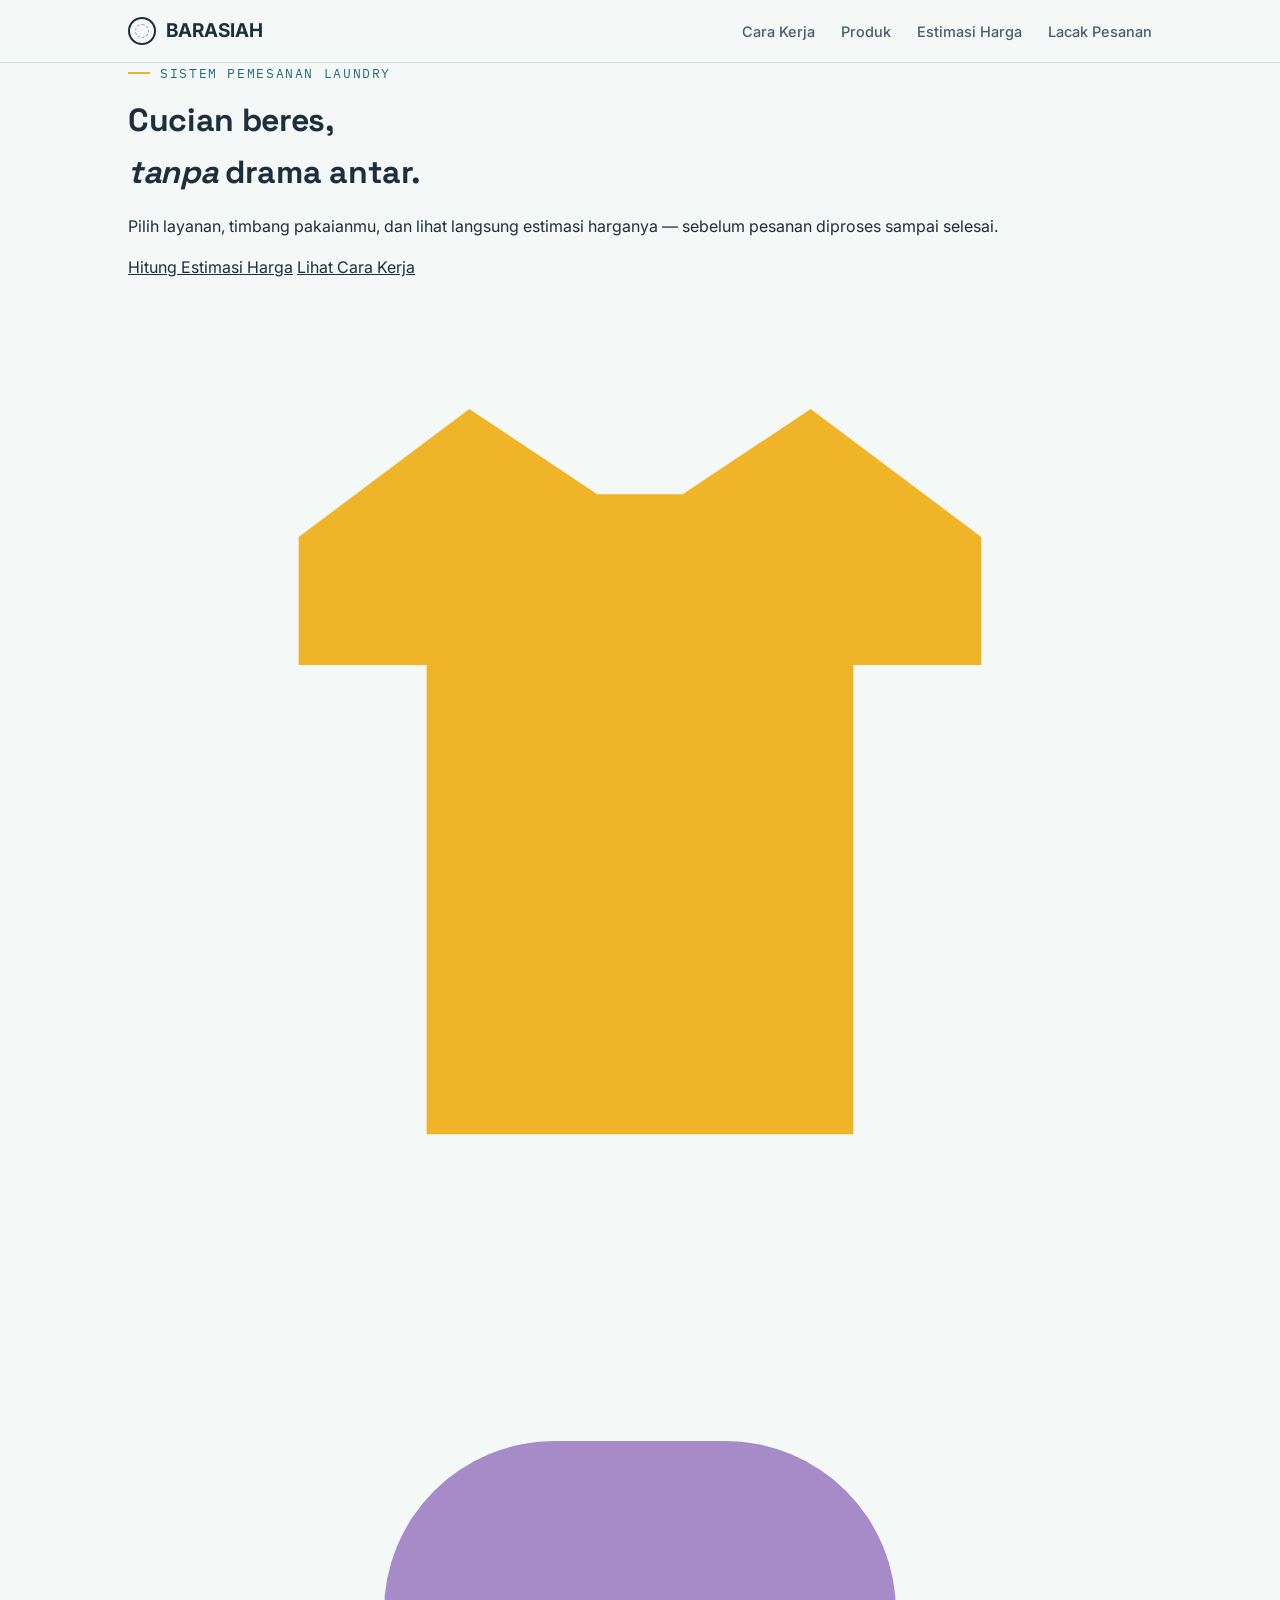
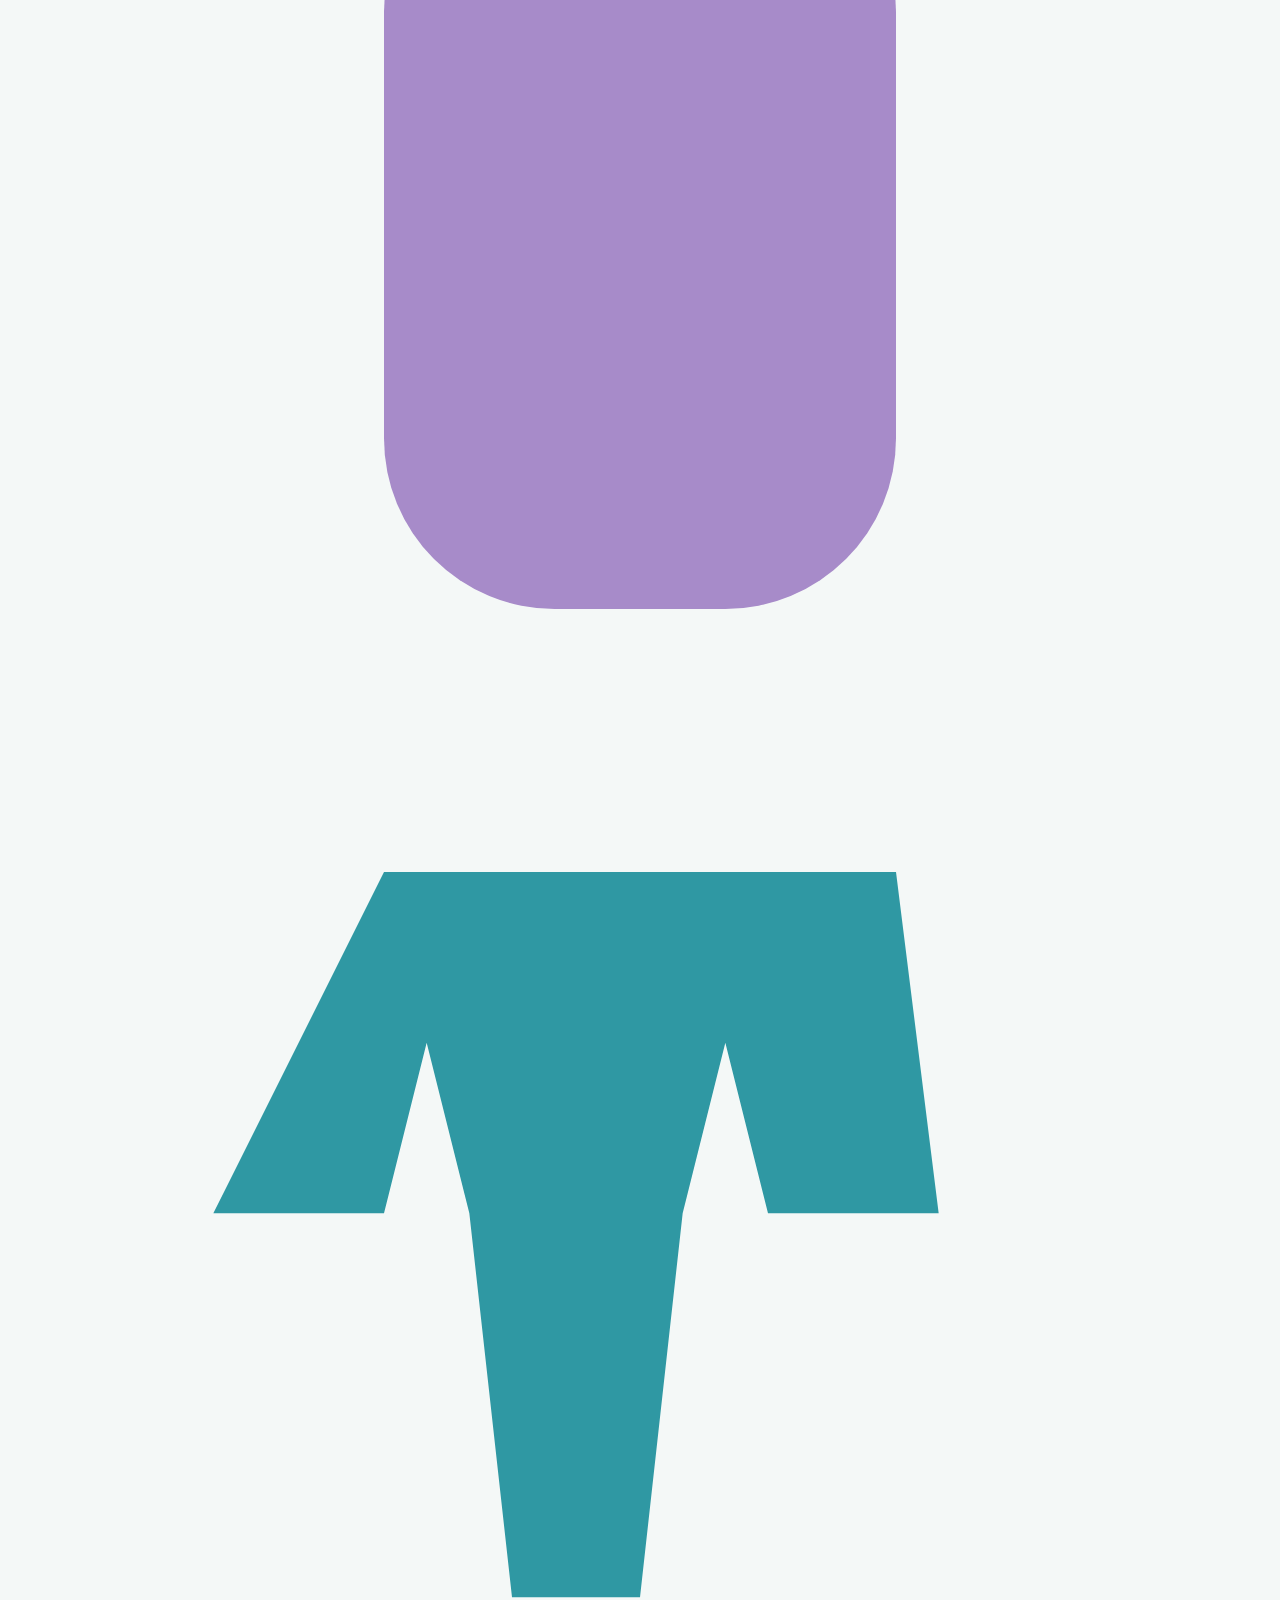
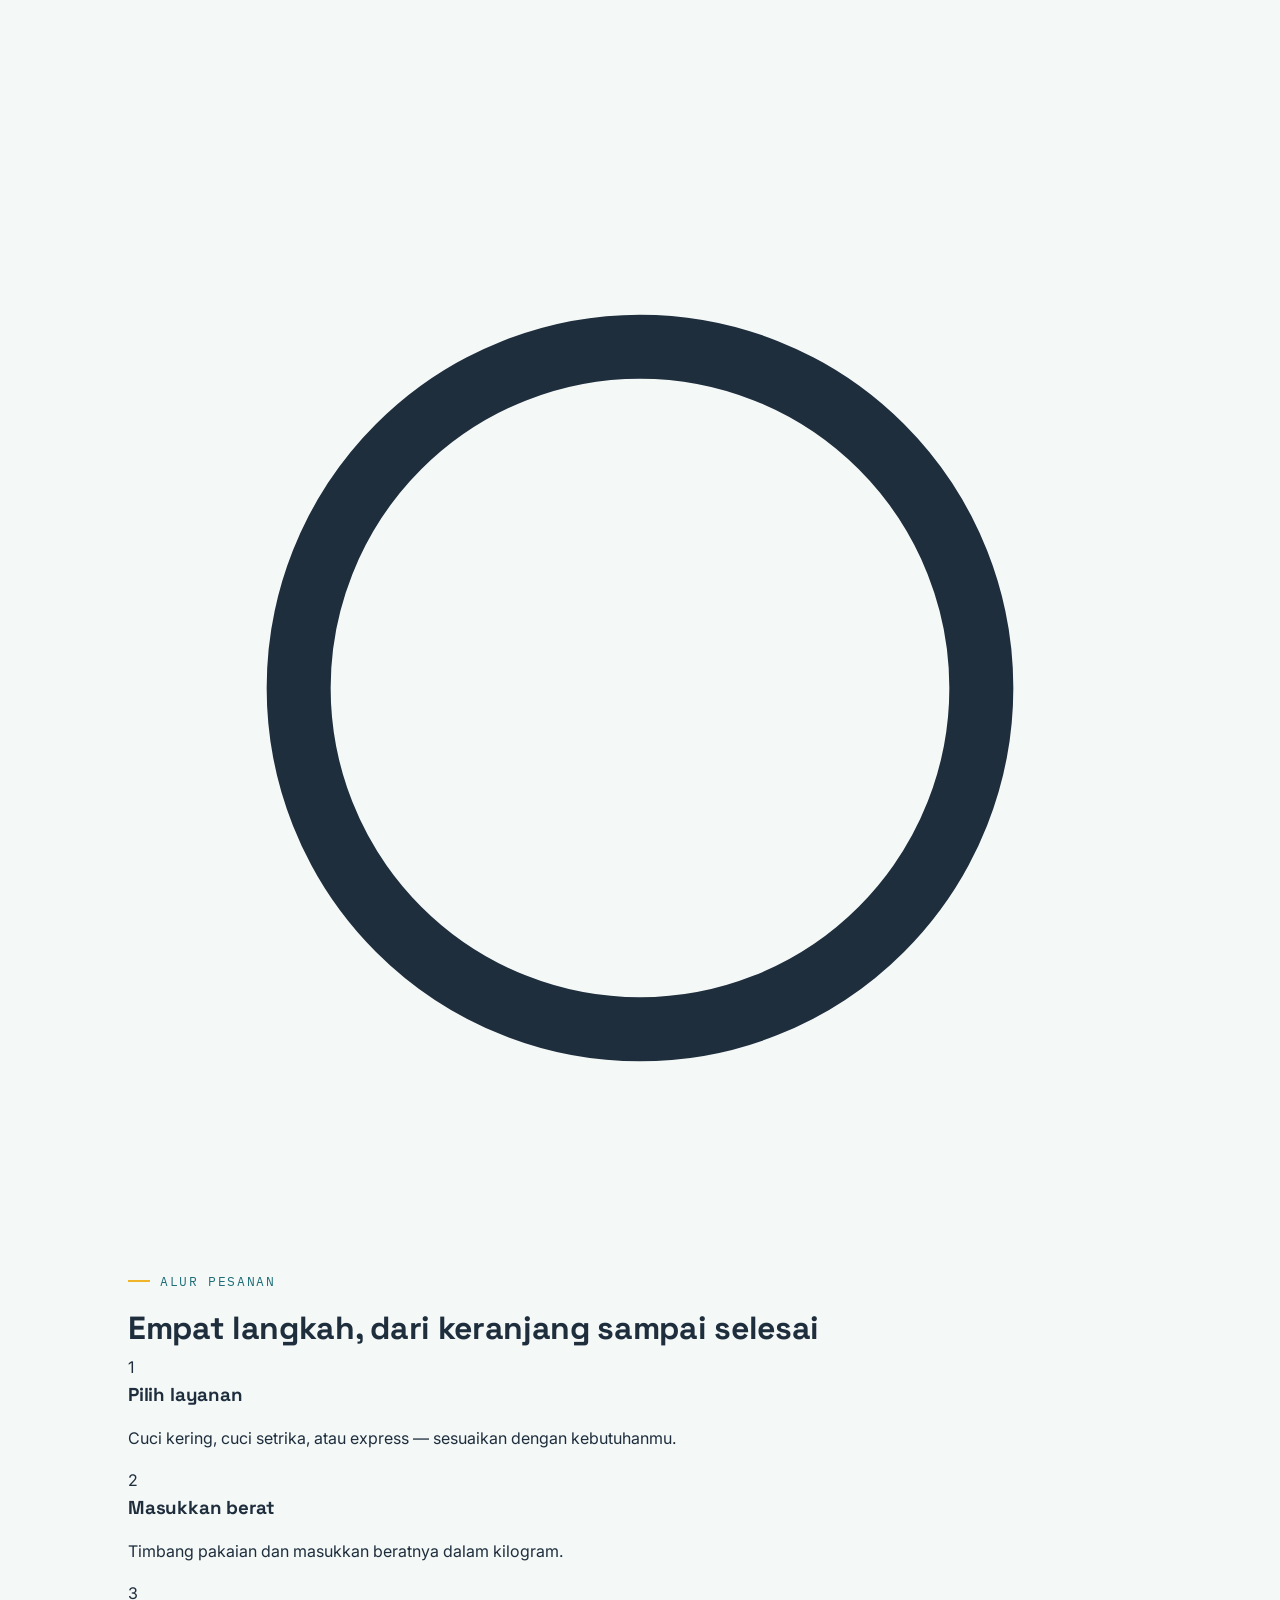
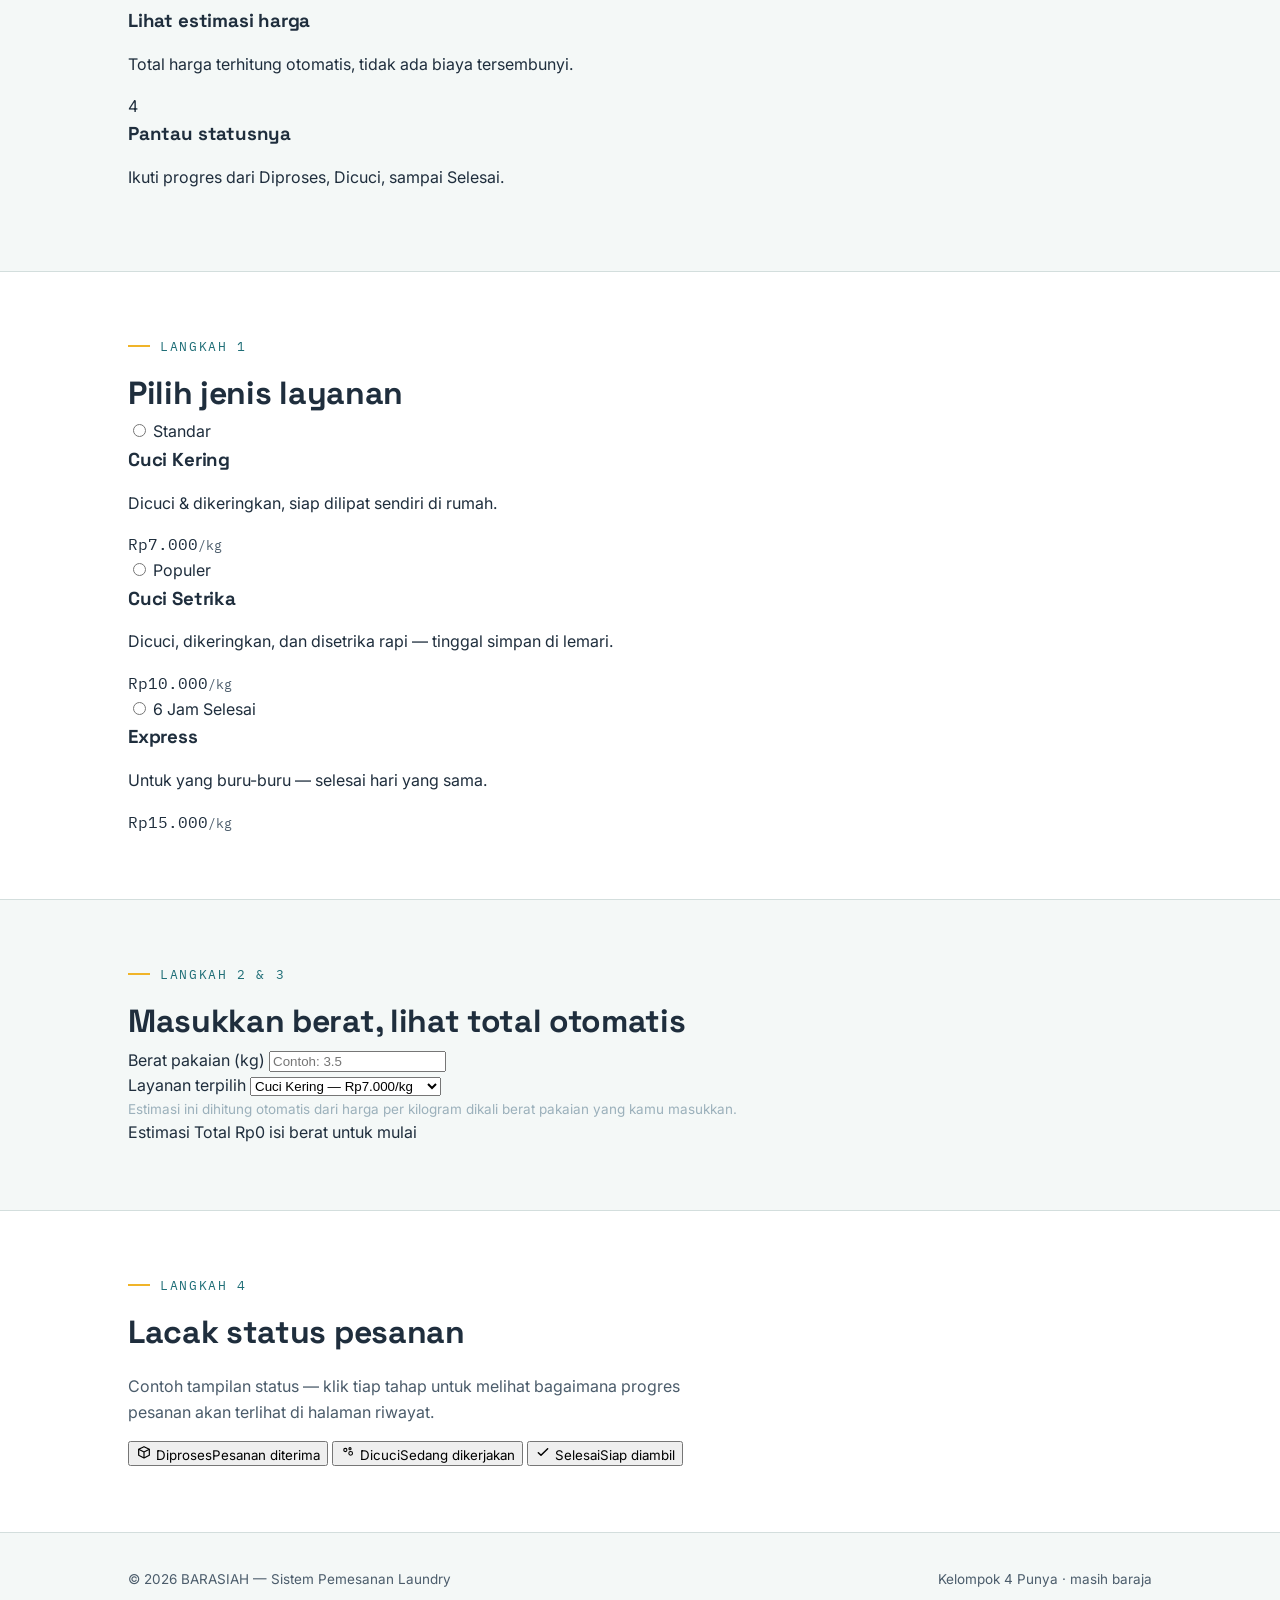
==== index.html @ edec22c4 "Add files via upload" ====
<!doctype html>
<html lang="id">
<head>
<meta charset="UTF-8">
<meta name="viewport" content="width=device-width, initial-scale=1.0">
<title>Bersih &mdash; Sistem Pemesanan Laundry</title>
<link rel="preconnect" href="https://fonts.googleapis.com">
<link rel="preconnect" href="https://fonts.gstatic.com" crossorigin>
<link href="https://fonts.googleapis.com/css2?family=Space+Grotesk:wght@500;600;700&family=Inter:wght@400;500;600&family=IBM+Plex+Mono:wght@500;600&display=swap" rel="stylesheet">
<link rel="stylesheet" href="style.css">
</head>
<body>

<nav class="nav">
  <div class="wrap">
    <a class="brand" href="index.html"><span class="brand-mark" aria-hidden="true"></span>BARASIAH</a>
    <div class="nav-links">
      <a href="#cara-kerja">Cara Kerja</a>
      <a href="produk.html">Produk</a>
      <a href="#kalkulator">Estimasi Harga</a>
      <a href="#status">Lacak Pesanan</a>
    </div>

  </div>
</nav>

<header class="wrap hero">
  <div>
    <p class="eyebrow">Sistem Pemesanan Laundry</p>
    <h1>Cucian beres,<br><em>tanpa</em> drama antar.</h1>
    <p class="lead">Pilih layanan, timbang pakaianmu, dan lihat langsung estimasi harganya &mdash; sebelum pesanan diproses sampai selesai.</p>
    <div class="hero-ctas">
      <a class="btn-primary" href="#kalkulator">Hitung Estimasi Harga</a>
      <a class="btn-ghost" href="#cara-kerja">Lihat Cara Kerja</a>
    </div>
  </div>
  <div class="hero-visual" aria-hidden="true">
    <div class="porthole">
      <div class="drum">
        <svg class="cloth c1" viewBox="0 0 24 24" fill="none"><path d="M8 3L4 6v3h3v11h10V9h3V6l-4-3-3 2h-2L8 3z" fill="#F0B429"/></svg>
        <svg class="cloth c2" viewBox="0 0 24 24" fill="none"><rect x="6" y="3" width="12" height="18" rx="4" fill="#A78BC9"/></svg>
        <svg class="cloth c3" viewBox="0 0 24 24" fill="none"><path d="M6 3h12l1 8h-4l-1-4-1 4-1 9H9l-1-9-1-4-1 4H2L6 3z" fill="#2F98A3"/></svg>
        <svg class="cloth c4" viewBox="0 0 24 24" fill="none"><circle cx="12" cy="12" r="8" fill="#F4F8F7" stroke="#1F2E3D" stroke-width="1.5"/></svg>
      </div>
    </div>
  </div>
</header>

<main>
  <section id="cara-kerja">
    <div class="wrap">
      <p class="eyebrow">Alur Pesanan</p>
      <h2 style="font-size:32px;">Empat langkah, dari keranjang sampai selesai</h2>
      <div class="line-wrap">
        <div class="clothesline" aria-hidden="true"></div>
        <div class="steps">
          <div class="step"><div class="peg">1</div><h3>Pilih layanan</h3><p>Cuci kering, cuci setrika, atau express &mdash; sesuaikan dengan kebutuhanmu.</p></div>
          <div class="step"><div class="peg">2</div><h3>Masukkan berat</h3><p>Timbang pakaian dan masukkan beratnya dalam kilogram.</p></div>
          <div class="step"><div class="peg">3</div><h3>Lihat estimasi harga</h3><p>Total harga terhitung otomatis, tidak ada biaya tersembunyi.</p></div>
          <div class="step"><div class="peg">4</div><h3>Pantau statusnya</h3><p>Ikuti progres dari Diproses, Dicuci, sampai Selesai.</p></div>
        </div>
      </div>
    </div>
  </section>

  <section id="layanan" style="background:var(--panel); border-top:1px solid var(--line); border-bottom:1px solid var(--line);">
    <div class="wrap">
      <p class="eyebrow">Langkah 1</p>
      <h2 style="font-size:32px;">Pilih jenis layanan</h2>
      <div class="service-grid" role="radiogroup" aria-label="Pilih jenis layanan">
        <label class="service-card" data-price="7000">
          <input type="radio" name="layanan" value="7000" data-name="Cuci Kering">
          <span class="tag">Standar</span>
          <h3>Cuci Kering</h3>
          <p>Dicuci &amp; dikeringkan, siap dilipat sendiri di rumah.</p>
          <div class="price mono">Rp7.000<span style="font-size:13px; font-weight:400; color:var(--ink-soft);">/kg</span></div>
        </label>
        <label class="service-card" data-price="10000">
          <input type="radio" name="layanan" value="10000" data-name="Cuci Setrika">
          <span class="tag">Populer</span>
          <h3>Cuci Setrika</h3>
          <p>Dicuci, dikeringkan, dan disetrika rapi &mdash; tinggal simpan di lemari.</p>
          <div class="price mono">Rp10.000<span style="font-size:13px; font-weight:400; color:var(--ink-soft);">/kg</span></div>
        </label>
        <label class="service-card" data-price="15000">
          <input type="radio" name="layanan" value="15000" data-name="Express">
          <span class="tag">6 Jam Selesai</span>
          <h3>Express</h3>
          <p>Untuk yang buru-buru &mdash; selesai hari yang sama.</p>
          <div class="price mono">Rp15.000<span style="font-size:13px; font-weight:400; color:var(--ink-soft);">/kg</span></div>
        </label>
      </div>
    </div>
  </section>

  <section id="kalkulator">
    <div class="wrap">
      <p class="eyebrow">Langkah 2 &amp; 3</p>
      <h2 style="font-size:32px;">Masukkan berat, lihat total otomatis</h2>
      <div class="calc-panel">
        <div class="calc-form">
          <div class="calc-field">
            <label for="beratInput">Berat pakaian (kg)</label>
            <input type="number" id="beratInput" min="0" step="0.5" placeholder="Contoh: 3.5">
          </div>
          <div class="calc-field">
            <label for="layananSelect">Layanan terpilih</label>
            <select id="layananSelect">
              <option value="7000" data-name="Cuci Kering">Cuci Kering &mdash; Rp7.000/kg</option>
              <option value="10000" data-name="Cuci Setrika">Cuci Setrika &mdash; Rp10.000/kg</option>
              <option value="15000" data-name="Express">Express &mdash; Rp15.000/kg</option>
            </select>
          </div>
          <p style="color:#9BB0BB; font-size:13.5px; margin:0;">Estimasi ini dihitung otomatis dari harga per kilogram dikali berat pakaian yang kamu masukkan.</p>
        </div>
        <div class="readout">
          <span class="label">Estimasi Total</span>
          <span class="amount" id="hasilHarga">Rp0</span>
          <span class="sub" id="hasilDetail">isi berat untuk mulai</span>
        </div>
      </div>
    </div>
  </section>

  <section id="status" style="background:var(--panel); border-top:1px solid var(--line);">
    <div class="wrap">
      <p class="eyebrow">Langkah 4</p>
      <h2 style="font-size:32px;">Lacak status pesanan</h2>
      <p style="color:var(--ink-soft); max-width:56ch;">Contoh tampilan status &mdash; klik tiap tahap untuk melihat bagaimana progres pesanan akan terlihat di halaman riwayat.</p>
      <div class="tracker">
        <div class="tracker-row" id="trackerRow">
          <button class="tnode active" data-step="0">
            <span class="tdot"><svg viewBox="0 0 24 24" width="16" height="16" fill="none"><path d="M4 8l8-4 8 4v9l-8 4-8-4V8z" stroke="currentColor" stroke-width="1.8" stroke-linejoin="round"/><path d="M4 8l8 4 8-4M12 12v9" stroke="currentColor" stroke-width="1.8" stroke-linejoin="round"/></svg></span>
            <span class="tlabel">Diproses</span><span class="thint">Pesanan diterima</span>
          </button>
          <button class="tnode" data-step="1">
            <span class="tdot"><svg viewBox="0 0 24 24" width="16" height="16" fill="none"><circle cx="8" cy="9" r="2.4" stroke="currentColor" stroke-width="1.6"/><circle cx="15" cy="7" r="1.6" stroke="currentColor" stroke-width="1.6"/><circle cx="16" cy="14" r="2.8" stroke="currentColor" stroke-width="1.6"/></svg></span>
            <span class="tlabel">Dicuci</span><span class="thint">Sedang dikerjakan</span>
          </button>
          <button class="tnode" data-step="2">
            <span class="tdot"><svg viewBox="0 0 24 24" width="16" height="16" fill="none"><path d="M5 13l4 4 10-10" stroke="currentColor" stroke-width="2.2" stroke-linecap="round" stroke-linejoin="round"/></svg></span>
            <span class="tlabel">Selesai</span><span class="thint">Siap diambil</span>
          </button>
        </div>
      </div>
    </div>
  </section>
</main>

<footer>
  <div class="wrap">
    <span>&copy; 2026 BARASIAH &mdash; Sistem Pemesanan Laundry</span>
    <span class="footer-note">Kelompok 4 Punya &middot; masih baraja</span>
  </div>
</footer>

<script src="script.js"></script>
</body>
</html>
---- style.css ----
/* assets/style.css
   Dipakai bersama oleh produk.html, riwayat.html (dan index.html kalau mau disatukan). */

:root{
  --ink:#1F2E3D; --ink-soft:#4B5C6B;
  --paper:#F4F8F7; --panel:#FFFFFF;
  --aqua:#2F98A3; --aqua-deep:#1F6E77;
  --lilac:#A78BC9; --sun:#F0B429; --line:#D3DEDD;
  --radius:20px;
}
*{box-sizing:border-box;}
html{scroll-behavior:smooth;}
body{margin:0; background:var(--paper); color:var(--ink); font-family:'Inter',sans-serif; line-height:1.6;}
h1,h2,h3{font-family:'Space Grotesk',sans-serif; margin:0; letter-spacing:-0.01em;}
code,.mono{font-family:'IBM Plex Mono',monospace;}
a{color:inherit;}
.wrap{max-width:1080px; margin:0 auto; padding:0 28px;}
section{padding:64px 0;}
.eyebrow{
  font-family:'IBM Plex Mono',monospace; font-size:12.5px; letter-spacing:0.13em; text-transform:uppercase;
  color:var(--aqua-deep); margin:0 0 12px; display:flex; align-items:center; gap:10px;
}
.eyebrow::before{content:""; width:22px; height:2px; background:var(--sun); display:inline-block;}
:focus-visible{outline:3px solid var(--aqua-deep); outline-offset:3px; border-radius:6px;}
button{font-family:inherit; cursor:pointer;}

/* nav */
.nav{position:sticky; top:0; z-index:40; background:rgba(244,248,247,0.9); backdrop-filter:blur(10px); border-bottom:1px solid var(--line);}
.nav .wrap{display:flex; align-items:center; justify-content:space-between; padding:16px 28px; flex-wrap:wrap; gap:12px;}
.brand{display:flex; align-items:center; gap:10px; font-weight:700; font-size:19px; text-decoration:none; color:var(--ink);}
.brand-mark{width:28px; height:28px; border-radius:50%; border:2.5px solid var(--ink); position:relative;}
.brand-mark::after{content:""; position:absolute; inset:5px; border-radius:50%; border:1.5px dashed var(--lilac);}
.nav-links{display:flex; gap:26px; font-size:14.5px; font-weight:500;}
.nav-links a{text-decoration:none; color:var(--ink-soft);}
.nav-links a:hover, .nav-links a.active{color:var(--aqua-deep);}
@media (max-width:720px){ .nav-links{gap:16px; font-size:13.5px;} }

/* page header */
.page-head{padding:56px 0 10px;}
.page-head h1{font-size:clamp(28px,4.4vw,40px);}
.page-head p{color:var(--ink-soft); font-size:16px; max-width:56ch; margin:14px 0 0;}
.back-link{display:inline-block; margin-top:18px; font-size:14px; font-weight:600; color:var(--aqua-deep); text-decoration:none;}

/* produk grid */
.produk-intro{
  background:var(--panel); border:1px solid var(--line); border-radius:var(--radius);
  padding:26px 28px; margin:30px 0 40px;
}
.produk-intro h2{font-size:20px; margin-bottom:8px;}
.produk-intro p{color:var(--ink-soft); font-size:14.5px; margin:0;}

.produk-grid{display:grid; grid-template-columns:repeat(2,1fr); gap:20px;}
@media (max-width:720px){ .produk-grid{grid-template-columns:1fr;} }

.produk-card{
  background:var(--panel); border:1px solid var(--line); border-radius:var(--radius);
  padding:26px; cursor:pointer; transition:transform .15s, border-color .15s; text-align:left;
  width:100%;
}
.produk-card:hover{transform:translateY(-3px); border-color:var(--aqua-deep);}
.produk-card .tag{
  font-family:'IBM Plex Mono',monospace; font-size:12px; color:var(--aqua-deep);
  background:#E4F2F1; display:inline-block; padding:4px 10px; border-radius:100px; margin-bottom:14px;
}
.produk-card h3{font-size:19px; margin-bottom:6px;}
.produk-card p{margin:0 0 16px; color:var(--ink-soft); font-size:14px;}
.produk-card .price{font-family:'IBM Plex Mono',monospace; font-weight:600; font-size:18px;}
.produk-card .cta-hint{
  margin-top:14px; font-size:13px; color:var(--aqua-deep); font-weight:600;
  display:flex; align-items:center; gap:6px;
}

/* modal / popup */
.modal-overlay{
  position:fixed; inset:0; background:rgba(15,27,35,0.55); backdrop-filter:blur(3px);
  display:flex; align-items:center; justify-content:center; padding:20px; z-index:100;
  opacity:0; pointer-events:none; transition:opacity .2s ease;
}
.modal-overlay.open{opacity:1; pointer-events:auto;}
.modal-box{
  background:var(--panel); border-radius:24px; max-width:460px; width:100%;
  padding:32px 30px 28px; box-shadow:0 30px 60px -20px rgba(0,0,0,0.4);
  transform:translateY(14px) scale(0.98); transition:transform .2s ease; position:relative;
  max-height:88vh; overflow-y:auto;
}
.modal-overlay.open .modal-box{transform:translateY(0) scale(1);}
.modal-close{
  position:absolute; top:18px; right:18px; width:32px; height:32px; border-radius:50%;
  border:1.5px solid var(--line); background:#fff; font-size:16px; line-height:1; color:var(--ink-soft);
}
.modal-close:hover{border-color:var(--ink); color:var(--ink);}
.modal-box .tag{
  font-family:'IBM Plex Mono',monospace; font-size:12px; color:var(--aqua-deep);
  background:#E4F2F1; display:inline-block; padding:4px 10px; border-radius:100px; margin-bottom:14px;
}
.modal-box h3{font-size:22px; margin-bottom:6px;}
.modal-box .modal-price{font-family:'IBM Plex Mono',monospace; font-weight:600; font-size:16px; color:var(--ink-soft); margin-bottom:14px;}
.modal-box .modal-desc{font-size:14px; color:var(--ink-soft); margin-bottom:20px;}

.modal-field{margin-bottom:16px;}
.modal-field label{display:block; font-size:12.5px; font-family:'IBM Plex Mono',monospace; color:var(--ink-soft); margin-bottom:6px;}
.modal-field input, .modal-field textarea{
  width:100%; border:1.5px solid var(--line); border-radius:10px; padding:11px 12px;
  font-size:14.5px; font-family:'Inter',sans-serif; resize:vertical;
}
.modal-field input:focus, .modal-field textarea:focus{border-color:var(--aqua-deep);}

.modal-total{
  background:var(--ink); color:#fff; border-radius:12px; padding:14px 16px;
  display:flex; align-items:center; justify-content:space-between; margin-bottom:18px;
}
.modal-total .amt{font-family:'IBM Plex Mono',monospace; font-size:20px; font-weight:600;}
.modal-total .sub{font-size:11.5px; color:#9FB4BB;}

.modal-actions{display:flex; flex-direction:column; gap:10px;}
.btn-save{
  background:var(--sun); border:none; color:var(--ink); font-weight:600; font-size:14.5px;
  padding:13px; border-radius:12px; width:100%;
}
.btn-save:hover{background:#e0a821;}
.btn-wa{
  background:#25D366; border:none; color:#fff; font-weight:600; font-size:14.5px;
  padding:13px; border-radius:12px; width:100%; text-align:center; text-decoration:none; display:block;
}
.btn-wa:hover{background:#1fb856;}
.saved-flash{
  font-size:12.5px; color:var(--aqua-deep); font-family:'IBM Plex Mono',monospace;
  opacity:0; transition:opacity .25s; text-align:center; margin-top:2px;
}
.saved-flash.show{opacity:1;}

/* riwayat table */
.riwayat-panel{
  background:var(--panel); border:1px solid var(--line); border-radius:var(--radius); padding:10px 6px;
  margin:30px 0;
}
table.riwayat{width:100%; border-collapse:collapse; font-size:13.5px;}
table.riwayat th{
  text-align:left; font-family:'IBM Plex Mono',monospace; font-size:11px; text-transform:uppercase;
  color:var(--ink-soft); padding:12px 16px; border-bottom:1px solid var(--line);
}
table.riwayat td{padding:12px 16px; border-bottom:1px solid var(--line); vertical-align:top;}
table.riwayat tr:last-child td{border-bottom:none;}
.empty-state{text-align:center; padding:50px 20px; color:var(--ink-soft);}
.empty-state a{color:var(--aqua-deep); font-weight:600;}
.clear-btn{
  background:none; border:1.5px solid var(--line); color:var(--ink-soft); font-size:13px; font-weight:600;
  padding:9px 16px; border-radius:100px; margin:20px 0 0;
}
.clear-btn:hover{border-color:#C0392B; color:#C0392B;}

footer{border-top:1px solid var(--line); padding:36px 0; color:var(--ink-soft); font-size:13.5px;}
footer .wrap{display:flex; justify-content:space-between; flex-wrap:wrap; gap:10px;}
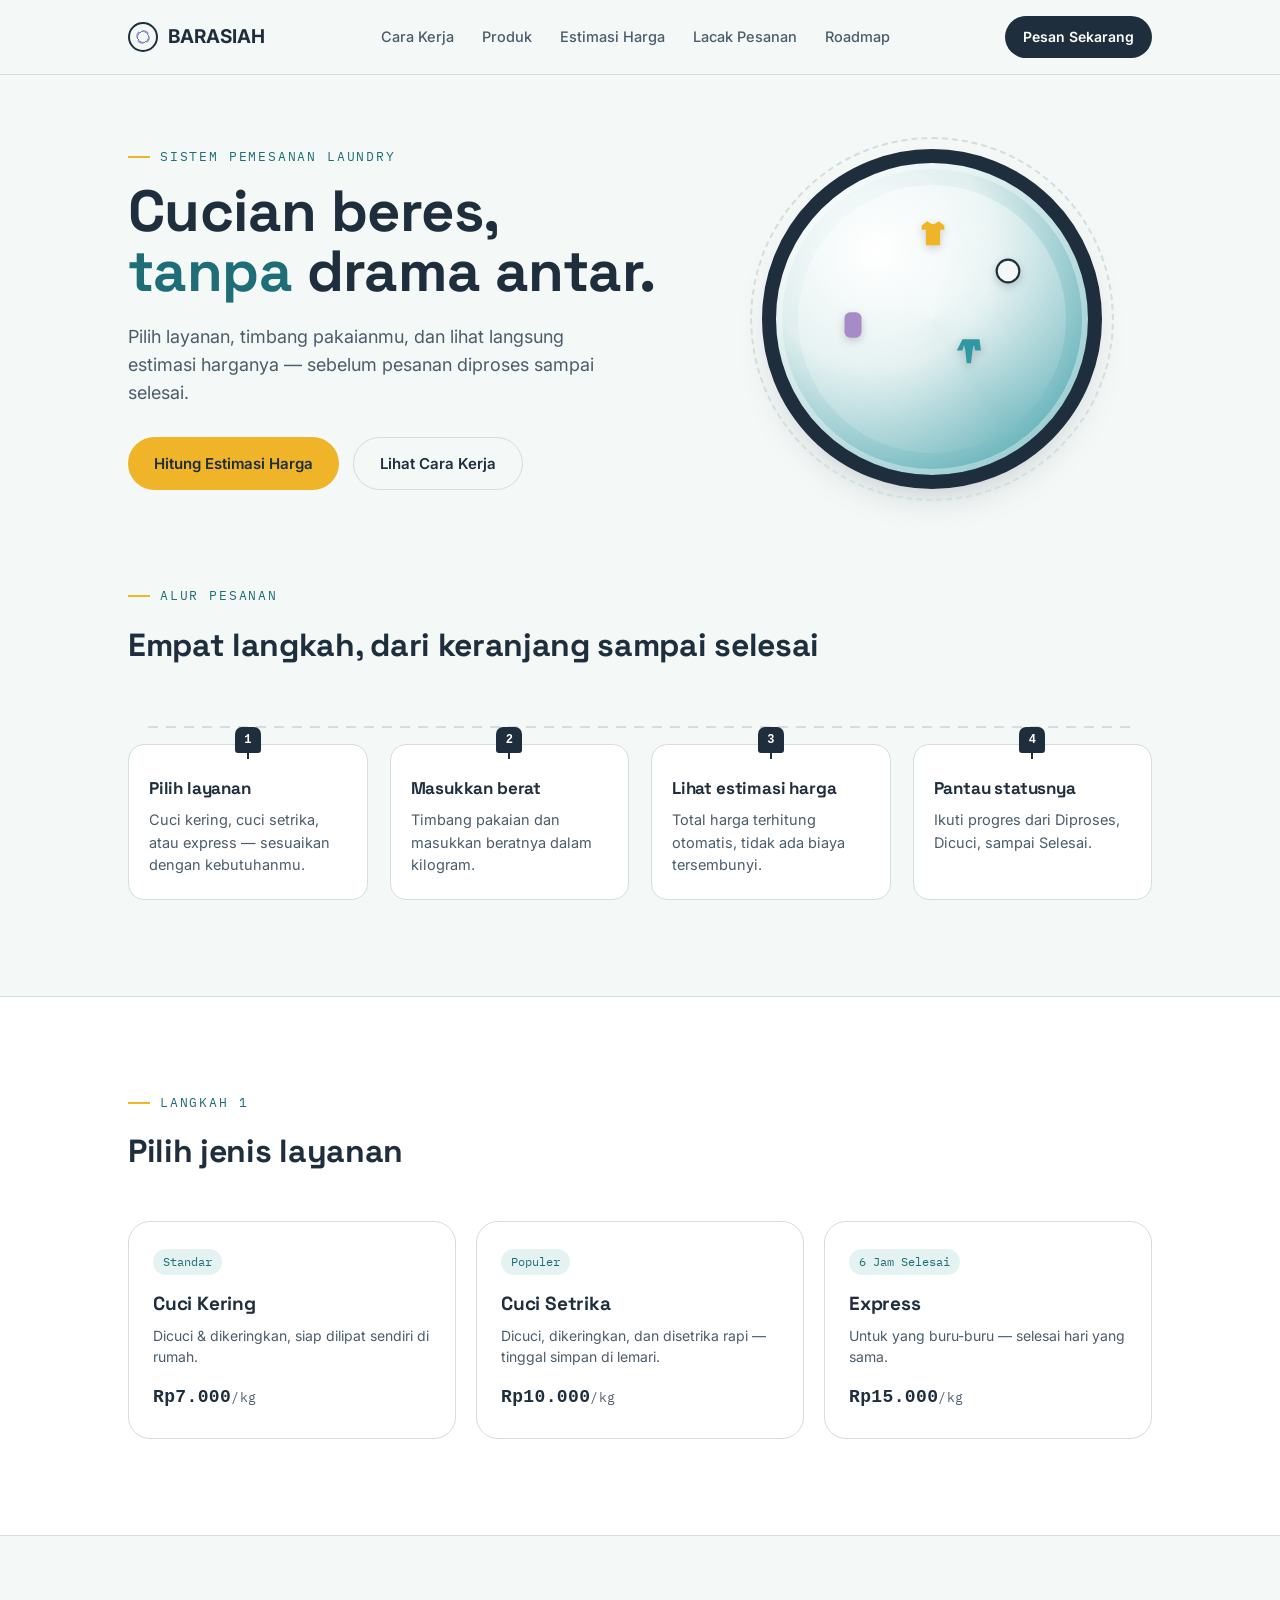
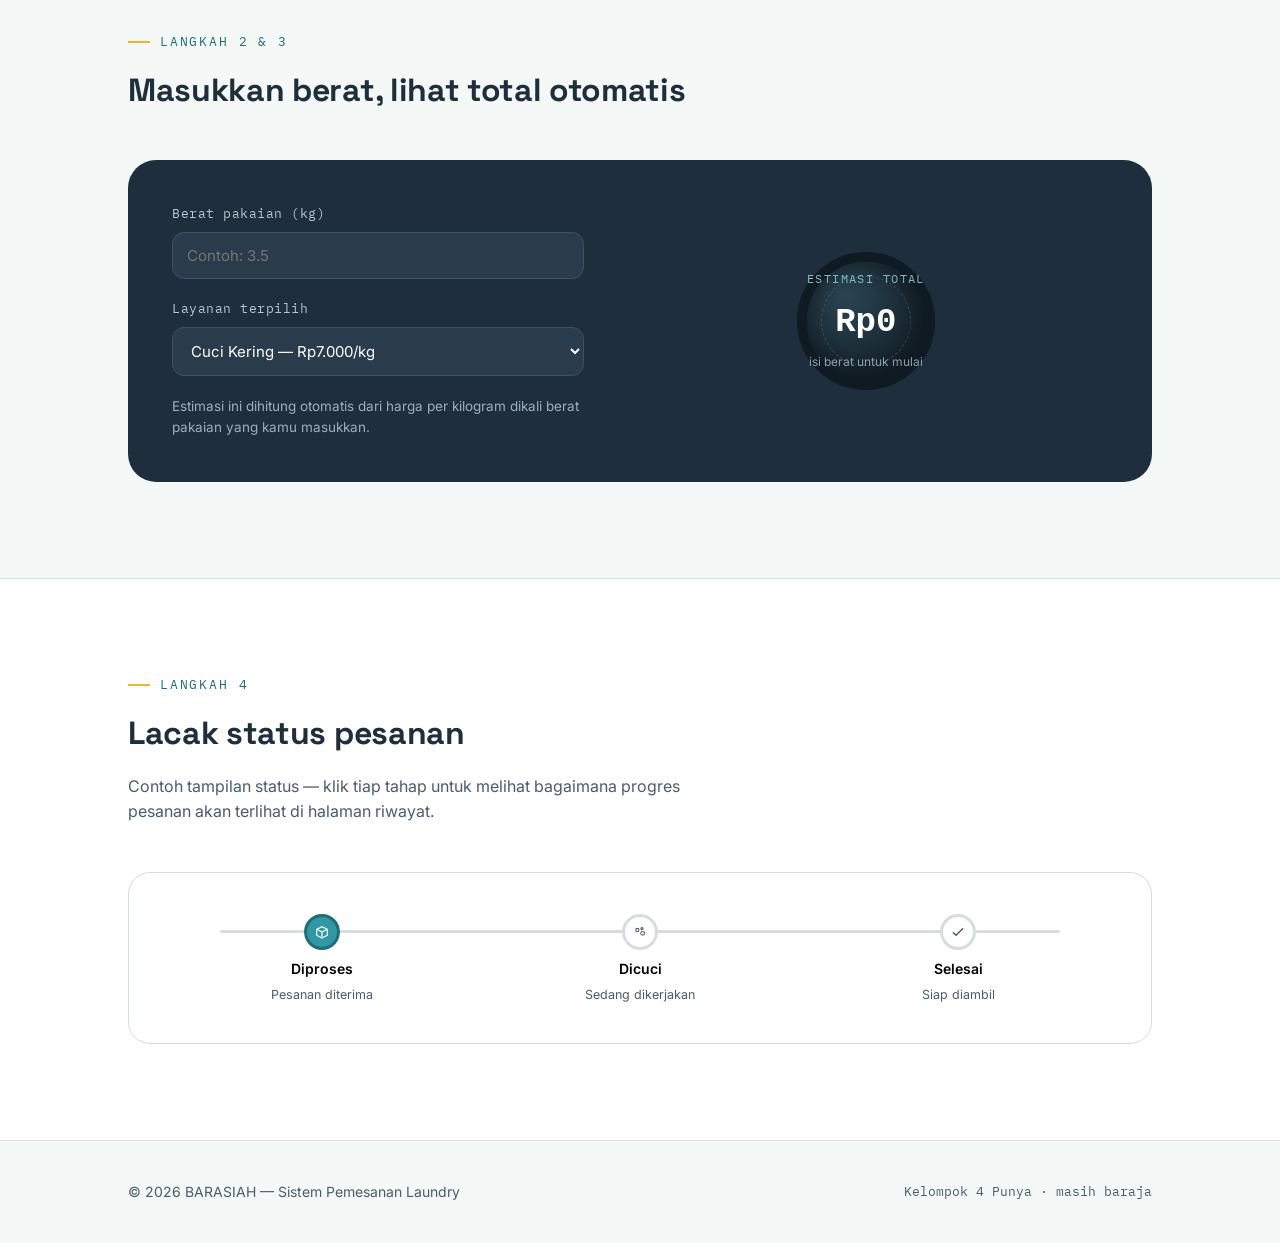
==== commit 46eeddbf: "Add files via upload" ====
--- a/index.html
+++ b/index.html
@@ -8,6 +8,7 @@
 <link rel="preconnect" href="https://fonts.gstatic.com" crossorigin>
 <link href="https://fonts.googleapis.com/css2?family=Space+Grotesk:wght@500;600;700&family=Inter:wght@400;500;600&family=IBM+Plex+Mono:wght@500;600&display=swap" rel="stylesheet">
 <link rel="stylesheet" href="style.css">
+<link rel="stylesheet" href="popup.css">
 </head>
 <body>
 
@@ -15,14 +16,23 @@
   <div class="wrap">
     <a class="brand" href="index.html"><span class="brand-mark" aria-hidden="true"></span>BARASIAH</a>
     <div class="nav-links">
-      <a href="#cara-kerja">Cara Kerja</a>
-      <a href="produk.html">Produk</a>
-      <a href="#kalkulator">Estimasi Harga</a>
-      <a href="#status">Lacak Pesanan</a>
+      <a href="#cara-kerja" data-modal="caraKerja">Cara Kerja</a>
+      <a href="produk.html" data-modal="produk">Produk</a>
+      <a href="#kalkulator" data-modal="estimasi">Estimasi Harga</a>
+      <a href="#status" data-modal="lacak">Lacak Pesanan</a>
+      <a href="#roadmap" data-modal="roadmap">Roadmap</a>
     </div>
+    <a href="https://wa.me/6281371685749?text=Halo%20BARASIAH%2C%20saya%20ingin%20pesan%20layanan%20Setrika%20Saja" data-modal="pesanSekarang" class="nav-cta">Pesan Sekarang</a>
 
   </div>
 </nav>
+
+<div class="modal-overlay" id="modalOverlay">
+  <div class="modal-box" role="dialog" aria-modal="true" aria-labelledby="modalTitle">
+    <button class="modal-close" id="modalClose" type="button" aria-label="Tutup popup">&times;</button>
+    <div class="modal-content" id="modalContent"></div>
+  </div>
+</div>
 
 <header class="wrap hero">
   <div>
@@ -155,5 +165,6 @@
 </footer>
 
 <script src="script.js"></script>
+<script src="popup.js"></script>
 </body>
 </html>
--- a/style.css
+++ b/style.css
@@ -1,153 +1,480 @@
-/* assets/style.css
-   Dipakai bersama oleh produk.html, riwayat.html (dan index.html kalau mau disatukan). */
-
 :root{
-  --ink:#1F2E3D; --ink-soft:#4B5C6B;
-  --paper:#F4F8F7; --panel:#FFFFFF;
-  --aqua:#2F98A3; --aqua-deep:#1F6E77;
-  --lilac:#A78BC9; --sun:#F0B429; --line:#D3DEDD;
-  --radius:20px;
-}
+  --ink:#1F2E3D;
+  --ink-soft:#4B5C6B;
+  --paper:#F4F8F7;
+  --panel:#FFFFFF;
+  --aqua:#2F98A3;
+  --aqua-deep:#1F6E77;
+  --lilac:#A78BC9;
+  --sun:#F0B429;
+  --line:#D3DEDD;
+  --radius:22px;
+  --shadow: 0 18px 40px -22px rgba(31,46,61,0.35);
+}
+
 *{box-sizing:border-box;}
 html{scroll-behavior:smooth;}
-body{margin:0; background:var(--paper); color:var(--ink); font-family:'Inter',sans-serif; line-height:1.6;}
-h1,h2,h3{font-family:'Space Grotesk',sans-serif; margin:0; letter-spacing:-0.01em;}
-code,.mono{font-family:'IBM Plex Mono',monospace;}
+body{
+  margin:0;
+  background:var(--paper);
+  color:var(--ink);
+  font-family:'Inter', sans-serif;
+  line-height:1.55;
+  -webkit-font-smoothing:antialiased;
+}
+h1,h2,h3{
+  font-family:'Space Grotesk', sans-serif;
+  margin:0;
+  letter-spacing:-0.01em;
+}
+.mono{
+  font-family:'IBM Plex Mono', monospace;
+  letter-spacing:0.02em;
+}
 a{color:inherit;}
-.wrap{max-width:1080px; margin:0 auto; padding:0 28px;}
-section{padding:64px 0;}
+.wrap{
+  max-width:1080px;
+  margin:0 auto;
+  padding:0 28px;
+}
+section{padding:96px 0;}
 .eyebrow{
-  font-family:'IBM Plex Mono',monospace; font-size:12.5px; letter-spacing:0.13em; text-transform:uppercase;
-  color:var(--aqua-deep); margin:0 0 12px; display:flex; align-items:center; gap:10px;
-}
-.eyebrow::before{content:""; width:22px; height:2px; background:var(--sun); display:inline-block;}
-:focus-visible{outline:3px solid var(--aqua-deep); outline-offset:3px; border-radius:6px;}
-button{font-family:inherit; cursor:pointer;}
-
-/* nav */
-.nav{position:sticky; top:0; z-index:40; background:rgba(244,248,247,0.9); backdrop-filter:blur(10px); border-bottom:1px solid var(--line);}
-.nav .wrap{display:flex; align-items:center; justify-content:space-between; padding:16px 28px; flex-wrap:wrap; gap:12px;}
-.brand{display:flex; align-items:center; gap:10px; font-weight:700; font-size:19px; text-decoration:none; color:var(--ink);}
-.brand-mark{width:28px; height:28px; border-radius:50%; border:2.5px solid var(--ink); position:relative;}
-.brand-mark::after{content:""; position:absolute; inset:5px; border-radius:50%; border:1.5px dashed var(--lilac);}
-.nav-links{display:flex; gap:26px; font-size:14.5px; font-weight:500;}
+  font-family:'IBM Plex Mono', monospace;
+  font-size:13px;
+  letter-spacing:0.14em;
+  text-transform:uppercase;
+  color:var(--aqua-deep);
+  margin:0 0 14px;
+  display:flex;
+  align-items:center;
+  gap:10px;
+}
+.eyebrow::before{
+  content:"";
+  width:22px;
+  height:2px;
+  background:var(--sun);
+  display:inline-block;
+}
+:focus-visible{
+  outline:3px solid var(--aqua-deep);
+  outline-offset:3px;
+  border-radius:6px;
+}
+
+/* ---------- NAV ---------- */
+.nav{
+  position:sticky; top:0; z-index:40;
+  background:rgba(244,248,247,0.86);
+  backdrop-filter: blur(10px);
+  border-bottom:1px solid var(--line);
+}
+.nav .wrap{
+  display:flex; align-items:center; justify-content:space-between;
+  padding:16px 28px;
+}
+.brand{display:flex; align-items:center; gap:10px; font-weight:700; font-size:19px; text-decoration:none;}
+.brand-mark{
+  width:30px; height:30px; border-radius:50%;
+  border:2.5px solid var(--ink);
+  position:relative;
+  background:
+    radial-gradient(circle at 50% 50%, transparent 0 5px, var(--aqua) 5px 6px, transparent 6px);
+}
+.brand-mark::after{
+  content:"";
+  position:absolute; inset:6px;
+  border-radius:50%;
+  border:2px dashed var(--lilac);
+  animation:spin 6s linear infinite;
+}
+.nav-links{display:flex; gap:28px; font-size:14.5px; font-weight:500;}
 .nav-links a{text-decoration:none; color:var(--ink-soft);}
 .nav-links a:hover, .nav-links a.active{color:var(--aqua-deep);}
-@media (max-width:720px){ .nav-links{gap:16px; font-size:13.5px;} }
-
-/* page header */
-.page-head{padding:56px 0 10px;}
-.page-head h1{font-size:clamp(28px,4.4vw,40px);}
-.page-head p{color:var(--ink-soft); font-size:16px; max-width:56ch; margin:14px 0 0;}
-.back-link{display:inline-block; margin-top:18px; font-size:14px; font-weight:600; color:var(--aqua-deep); text-decoration:none;}
-
-/* produk grid */
+.nav-cta{
+  background:var(--ink); color:#fff; border:none;
+  padding:10px 18px; border-radius:100px;
+  font-family:'Inter',sans-serif; font-weight:600; font-size:14px;
+  cursor:pointer;
+  text-decoration:none;
+  display:inline-flex; align-items:center;
+}
+.nav-cta:hover{background:var(--aqua-deep);}
+@media (max-width:720px){ .nav-links{display:none;} }
+
+/* ---------- HERO ---------- */
+.hero{
+  padding-top:72px;
+  display:grid;
+  grid-template-columns:1.1fr 0.9fr;
+  gap:48px;
+  align-items:center;
+}
+.hero h1{
+  font-size:clamp(38px, 5.4vw, 58px);
+  line-height:1.04;
+}
+.hero h1 em{
+  font-style:normal;
+  color:var(--aqua-deep);
+  position:relative;
+}
+.hero p.lead{
+  margin:22px 0 30px;
+  font-size:18px;
+  color:var(--ink-soft);
+  max-width:46ch;
+}
+.hero-ctas{display:flex; gap:14px; flex-wrap:wrap;}
+.btn-primary, .btn-ghost{
+  font-family:'Inter',sans-serif;
+  font-weight:600; font-size:15px;
+  padding:14px 26px;
+  border-radius:100px;
+  text-decoration:none;
+  display:inline-flex; align-items:center; gap:8px;
+  cursor:pointer; border:none;
+}
+.btn-primary{background:var(--sun); color:var(--ink);}
+.btn-primary:hover{background:#e0a821;}
+.btn-ghost{background:transparent; color:var(--ink); border:1.5px solid var(--line);}
+.btn-ghost:hover{border-color:var(--ink);}
+
+.hero-visual{
+  display:flex; align-items:center; justify-content:center;
+}
+.porthole{
+  width:min(340px, 80vw); height:min(340px, 80vw);
+  border-radius:50%;
+  background:radial-gradient(circle at 32% 28%, #ffffff 0%, #dfeeee 38%, var(--aqua) 100%);
+  border:14px solid var(--ink);
+  position:relative;
+  box-shadow:var(--shadow), inset 0 0 0 6px rgba(255,255,255,0.35);
+}
+.porthole::before{
+  content:"";
+  position:absolute; inset:-26px;
+  border-radius:50%;
+  border:2px dashed var(--line);
+}
+.drum{
+  position:absolute; inset:22px;
+  border-radius:50%;
+  overflow:hidden;
+  background:conic-gradient(from 0deg, rgba(255,255,255,0.5), rgba(255,255,255,0) 40%, rgba(255,255,255,0.5) 100%);
+  animation:spin 5s linear infinite;
+}
+.drum svg.cloth{
+  position:absolute; width:34px; height:34px;
+  filter:drop-shadow(0 3px 4px rgba(0,0,0,0.18));
+}
+.drum .c1{top:12%; left:44%;}
+.drum .c2{top:46%; left:14%; width:26px; height:26px;}
+.drum .c3{top:56%; left:58%;}
+.drum .c4{top:26%; left:72%; width:20px; height:20px;}
+@keyframes spin{to{transform:rotate(360deg);}}
+@media (prefers-reduced-motion: reduce){
+  .drum, .brand-mark::after{animation:none;}
+}
+@media (max-width:860px){
+  .hero{grid-template-columns:1fr; text-align:left;}
+}
+
+/* ---------- CARA KERJA (clothesline) ---------- */
+.line-wrap{position:relative; margin-top:56px;}
+.clothesline{
+  position:absolute; top:0; left:2%; right:2%;
+  height:2px;
+  background:repeating-linear-gradient(90deg, var(--line) 0 10px, transparent 10px 18px);
+}
+.steps{
+  display:grid;
+  grid-template-columns:repeat(4, 1fr);
+  gap:22px;
+  position:relative;
+}
+.step{
+  background:var(--panel);
+  border:1px solid var(--line);
+  border-radius:16px;
+  padding:30px 20px 22px;
+  position:relative;
+  margin-top:18px;
+}
+.peg{
+  position:absolute; top:-18px; left:50%; transform:translateX(-50%);
+  width:26px; height:26px;
+  background:var(--ink);
+  border-radius:7px 7px 3px 3px;
+  display:flex; align-items:center; justify-content:center;
+  color:#fff; font-family:'IBM Plex Mono',monospace; font-size:12px; font-weight:600;
+}
+.peg::after{
+  content:"";
+  position:absolute; bottom:-6px; left:50%; transform:translateX(-50%);
+  width:2px; height:8px; background:var(--ink);
+}
+.step h3{font-size:17px; margin-bottom:8px;}
+.step p{margin:0; color:var(--ink-soft); font-size:14.5px;}
+@media (max-width:860px){
+  .steps{grid-template-columns:1fr 1fr;}
+  .clothesline{display:none;}
+}
+@media (max-width:540px){ .steps{grid-template-columns:1fr;} }
+
+/* ---------- LAYANAN ---------- */
+.service-grid{
+  display:grid;
+  grid-template-columns:repeat(3, 1fr);
+  gap:20px;
+  margin-top:44px;
+}
+.service-card{
+  background:var(--panel);
+  border:1.5px solid var(--line);
+  border-radius:var(--radius);
+  padding:26px 24px;
+  cursor:pointer;
+  transition:border-color .15s, transform .15s;
+  position:relative;
+}
+.service-card:hover{transform:translateY(-3px);}
+.service-card input{position:absolute; opacity:0; pointer-events:none;}
+.service-card .tag{
+  font-family:'IBM Plex Mono',monospace;
+  font-size:12px; color:var(--aqua-deep);
+  background:#E4F2F1; display:inline-block;
+  padding:4px 10px; border-radius:100px;
+  margin-bottom:14px;
+}
+.service-card h3{font-size:19px; margin-bottom:6px;}
+.service-card p{margin:0 0 16px; color:var(--ink-soft); font-size:14px;}
+.service-card .price{font-family:'IBM Plex Mono',monospace; font-weight:600; font-size:18px;}
+.service-card.selected{
+  border-color:var(--aqua-deep);
+  box-shadow:0 0 0 3px rgba(47,152,163,0.18);
+}
+@media (max-width:860px){ .service-grid{grid-template-columns:1fr;} }
+
+/* ---------- KALKULATOR (signature) ---------- */
+.calc-panel{
+  margin-top:44px;
+  background:var(--ink);
+  border-radius:28px;
+  padding:44px;
+  display:grid;
+  grid-template-columns:0.85fr 1fr;
+  gap:40px;
+  align-items:center;
+  color:#fff;
+}
+.calc-form label{
+  display:block; font-size:13px; color:#B9C6CF;
+  margin-bottom:8px; font-family:'IBM Plex Mono',monospace; letter-spacing:0.04em;
+}
+.calc-field{margin-bottom:20px;}
+.calc-field select, .calc-field input[type="number"]{
+  width:100%;
+  background:#2A3B4C;
+  border:1.5px solid #3E5164;
+  color:#fff;
+  padding:13px 14px;
+  border-radius:12px;
+  font-family:'Inter',sans-serif; font-size:15px;
+}
+.calc-field select:focus, .calc-field input:focus{border-color:var(--sun);}
+
+.readout{
+  background:radial-gradient(circle at 30% 25%, #2b4756, #16232c 72%);
+  border-radius:50%;
+  aspect-ratio:1;
+  max-width:280px;
+  margin:0 auto;
+  display:flex; flex-direction:column; align-items:center; justify-content:center;
+  border:10px solid #0F1B23;
+  box-shadow:inset 0 0 30px rgba(0,0,0,0.5);
+  position:relative;
+}
+.readout::before{
+  content:"";
+  position:absolute; inset:14px;
+  border-radius:50%;
+  border:1px dashed rgba(255,255,255,0.15);
+}
+.readout .label{
+  font-family:'IBM Plex Mono',monospace;
+  font-size:12px; letter-spacing:0.12em; color:#7FB8BE; text-transform:uppercase;
+}
+.readout .amount{
+  font-family:'IBM Plex Mono',monospace;
+  font-size:clamp(26px, 4vw, 34px);
+  font-weight:600; color:#fff;
+  margin:8px 0 4px;
+}
+.readout .sub{font-size:12px; color:#8AA0AC;}
+@media (max-width:860px){
+  .calc-panel{grid-template-columns:1fr; padding:30px;}
+}
+
+/* ---------- STATUS TRACKER ---------- */
+.tracker{
+  margin-top:48px;
+  background:var(--panel);
+  border:1px solid var(--line);
+  border-radius:var(--radius);
+  padding:40px 34px;
+}
+.tracker-row{
+  display:flex; align-items:center; justify-content:space-between;
+  position:relative;
+}
+.tracker-row::before{
+  content:"";
+  position:absolute; top:17px; left:6%; right:6%; height:3px;
+  background:var(--line); z-index:0;
+  border-radius:4px;
+}
+.tnode{
+  position:relative; z-index:1;
+  display:flex; flex-direction:column; align-items:center; gap:10px;
+  flex:1; text-align:center;
+  cursor:pointer; background:none; border:none; font-family:inherit;
+}
+.tdot{
+  width:36px; height:36px; border-radius:50%;
+  background:#fff; border:3px solid var(--line);
+  display:flex; align-items:center; justify-content:center;
+  color:var(--ink-soft); transition:.2s;
+}
+.tnode.active .tdot{border-color:var(--aqua-deep); background:var(--aqua); color:#fff;}
+.tnode.done .tdot{border-color:var(--aqua-deep); background:var(--aqua-deep); color:#fff;}
+.tnode span.tlabel{font-size:14px; font-weight:600;}
+.tnode span.thint{font-size:12.5px; color:var(--ink-soft);}
+@media (max-width:640px){
+  .tracker-row{flex-direction:column; gap:26px;}
+  .tracker-row::before{display:none;}
+}
+
+footer{
+  border-top:1px solid var(--line);
+  padding:40px 0;
+  color:var(--ink-soft);
+  font-size:14px;
+}
+footer .wrap{display:flex; justify-content:space-between; align-items:center; flex-wrap:wrap; gap:12px;}
+.footer-note{font-family:'IBM Plex Mono',monospace; font-size:12.5px;}
+
+/* ==================================================== */
+/* ---------- HALAMAN PRODUK (produk.html) ------------- */
+/* ==================================================== */
+.produk-banner{
+  background:linear-gradient(135deg, var(--aqua-deep), var(--ink));
+  color:#fff;
+  padding:64px 0;
+  text-align:center;
+}
+.produk-banner h1{
+  font-size:clamp(30px, 4.4vw, 42px);
+  margin-bottom:12px;
+}
+.produk-banner p{
+  color:#DCEDEC;
+  font-size:16.5px;
+  margin:0;
+}
+
 .produk-intro{
-  background:var(--panel); border:1px solid var(--line); border-radius:var(--radius);
-  padding:26px 28px; margin:30px 0 40px;
-}
-.produk-intro h2{font-size:20px; margin-bottom:8px;}
-.produk-intro p{color:var(--ink-soft); font-size:14.5px; margin:0;}
-
-.produk-grid{display:grid; grid-template-columns:repeat(2,1fr); gap:20px;}
-@media (max-width:720px){ .produk-grid{grid-template-columns:1fr;} }
-
+  background:var(--panel);
+  border:1px solid var(--line);
+  border-radius:var(--radius);
+  box-shadow:var(--shadow);
+  padding:32px 34px;
+  margin-top:-40px;
+  position:relative;
+  z-index:2;
+}
+.produk-intro h2{font-size:24px; margin-bottom:10px; color:var(--aqua-deep);}
+.produk-intro p{color:var(--ink-soft); margin:0 0 14px; max-width:64ch;}
+.back-link{
+  font-family:'IBM Plex Mono',monospace;
+  font-size:13.5px;
+  font-weight:600;
+  color:var(--aqua-deep);
+  text-decoration:none;
+  display:inline-flex; align-items:center; gap:6px;
+}
+.back-link:hover{text-decoration:underline;}
+
+.produk-grid{
+  display:grid;
+  grid-template-columns:repeat(2, 1fr);
+  gap:22px;
+  margin-top:36px;
+}
 .produk-card{
-  background:var(--panel); border:1px solid var(--line); border-radius:var(--radius);
-  padding:26px; cursor:pointer; transition:transform .15s, border-color .15s; text-align:left;
-  width:100%;
-}
-.produk-card:hover{transform:translateY(-3px); border-color:var(--aqua-deep);}
-.produk-card .tag{
-  font-family:'IBM Plex Mono',monospace; font-size:12px; color:var(--aqua-deep);
-  background:#E4F2F1; display:inline-block; padding:4px 10px; border-radius:100px; margin-bottom:14px;
-}
-.produk-card h3{font-size:19px; margin-bottom:6px;}
-.produk-card p{margin:0 0 16px; color:var(--ink-soft); font-size:14px;}
-.produk-card .price{font-family:'IBM Plex Mono',monospace; font-weight:600; font-size:18px;}
-.produk-card .cta-hint{
-  margin-top:14px; font-size:13px; color:var(--aqua-deep); font-weight:600;
-  display:flex; align-items:center; gap:6px;
-}
-
-/* modal / popup */
-.modal-overlay{
-  position:fixed; inset:0; background:rgba(15,27,35,0.55); backdrop-filter:blur(3px);
-  display:flex; align-items:center; justify-content:center; padding:20px; z-index:100;
-  opacity:0; pointer-events:none; transition:opacity .2s ease;
-}
-.modal-overlay.open{opacity:1; pointer-events:auto;}
-.modal-box{
-  background:var(--panel); border-radius:24px; max-width:460px; width:100%;
-  padding:32px 30px 28px; box-shadow:0 30px 60px -20px rgba(0,0,0,0.4);
-  transform:translateY(14px) scale(0.98); transition:transform .2s ease; position:relative;
-  max-height:88vh; overflow-y:auto;
-}
-.modal-overlay.open .modal-box{transform:translateY(0) scale(1);}
-.modal-close{
-  position:absolute; top:18px; right:18px; width:32px; height:32px; border-radius:50%;
-  border:1.5px solid var(--line); background:#fff; font-size:16px; line-height:1; color:var(--ink-soft);
-}
-.modal-close:hover{border-color:var(--ink); color:var(--ink);}
-.modal-box .tag{
-  font-family:'IBM Plex Mono',monospace; font-size:12px; color:var(--aqua-deep);
-  background:#E4F2F1; display:inline-block; padding:4px 10px; border-radius:100px; margin-bottom:14px;
-}
-.modal-box h3{font-size:22px; margin-bottom:6px;}
-.modal-box .modal-price{font-family:'IBM Plex Mono',monospace; font-weight:600; font-size:16px; color:var(--ink-soft); margin-bottom:14px;}
-.modal-box .modal-desc{font-size:14px; color:var(--ink-soft); margin-bottom:20px;}
-
-.modal-field{margin-bottom:16px;}
-.modal-field label{display:block; font-size:12.5px; font-family:'IBM Plex Mono',monospace; color:var(--ink-soft); margin-bottom:6px;}
-.modal-field input, .modal-field textarea{
-  width:100%; border:1.5px solid var(--line); border-radius:10px; padding:11px 12px;
-  font-size:14.5px; font-family:'Inter',sans-serif; resize:vertical;
-}
-.modal-field input:focus, .modal-field textarea:focus{border-color:var(--aqua-deep);}
-
-.modal-total{
-  background:var(--ink); color:#fff; border-radius:12px; padding:14px 16px;
-  display:flex; align-items:center; justify-content:space-between; margin-bottom:18px;
-}
-.modal-total .amt{font-family:'IBM Plex Mono',monospace; font-size:20px; font-weight:600;}
-.modal-total .sub{font-size:11.5px; color:#9FB4BB;}
-
-.modal-actions{display:flex; flex-direction:column; gap:10px;}
-.btn-save{
-  background:var(--sun); border:none; color:var(--ink); font-weight:600; font-size:14.5px;
-  padding:13px; border-radius:12px; width:100%;
-}
-.btn-save:hover{background:#e0a821;}
+  background:var(--panel);
+  border:1.5px solid var(--line);
+  border-radius:var(--radius);
+  padding:26px 24px;
+  display:flex;
+  flex-direction:column;
+  transition:transform .15s, box-shadow .15s;
+}
+.produk-card:hover{
+  transform:translateY(-3px);
+  box-shadow:var(--shadow);
+}
+.produk-card h3{font-size:19px; margin-bottom:8px; color:var(--ink);}
+.produk-card .price{
+  font-family:'IBM Plex Mono',monospace;
+  font-weight:600; font-size:19px;
+  color:var(--aqua-deep);
+  margin-bottom:10px;
+}
+.produk-card p.desc{
+  margin:0 0 20px;
+  color:var(--ink-soft);
+  font-size:14px;
+  flex-grow:1;
+}
 .btn-wa{
-  background:#25D366; border:none; color:#fff; font-weight:600; font-size:14.5px;
-  padding:13px; border-radius:12px; width:100%; text-align:center; text-decoration:none; display:block;
-}
-.btn-wa:hover{background:#1fb856;}
-.saved-flash{
-  font-size:12.5px; color:var(--aqua-deep); font-family:'IBM Plex Mono',monospace;
-  opacity:0; transition:opacity .25s; text-align:center; margin-top:2px;
-}
-.saved-flash.show{opacity:1;}
-
-/* riwayat table */
-.riwayat-panel{
-  background:var(--panel); border:1px solid var(--line); border-radius:var(--radius); padding:10px 6px;
-  margin:30px 0;
-}
-table.riwayat{width:100%; border-collapse:collapse; font-size:13.5px;}
-table.riwayat th{
-  text-align:left; font-family:'IBM Plex Mono',monospace; font-size:11px; text-transform:uppercase;
-  color:var(--ink-soft); padding:12px 16px; border-bottom:1px solid var(--line);
-}
-table.riwayat td{padding:12px 16px; border-bottom:1px solid var(--line); vertical-align:top;}
-table.riwayat tr:last-child td{border-bottom:none;}
-.empty-state{text-align:center; padding:50px 20px; color:var(--ink-soft);}
-.empty-state a{color:var(--aqua-deep); font-weight:600;}
-.clear-btn{
-  background:none; border:1.5px solid var(--line); color:var(--ink-soft); font-size:13px; font-weight:600;
-  padding:9px 16px; border-radius:100px; margin:20px 0 0;
-}
-.clear-btn:hover{border-color:#C0392B; color:#C0392B;}
-
-footer{border-top:1px solid var(--line); padding:36px 0; color:var(--ink-soft); font-size:13.5px;}
-footer .wrap{display:flex; justify-content:space-between; flex-wrap:wrap; gap:10px;}
+  background:#25D366;
+  color:#fff;
+  border:none;
+  padding:13px 20px;
+  border-radius:100px;
+  font-family:'Inter',sans-serif;
+  font-weight:600;
+  font-size:14.5px;
+  text-decoration:none;
+  text-align:center;
+  display:inline-flex;
+  align-items:center;
+  justify-content:center;
+  gap:8px;
+  cursor:pointer;
+  transition:background .15s;
+}
+.btn-wa:hover{background:#1EBE5A;}
+@media (max-width:720px){
+  .produk-grid{grid-template-columns:1fr;}
+}
+
+.wa-float{
+  position:fixed;
+  bottom:24px;
+  right:24px;
+  width:54px;
+  height:54px;
+  border-radius:50%;
+  background:#25D366;
+  color:#fff;
+  display:flex;
+  align-items:center;
+  justify-content:center;
+  box-shadow:var(--shadow);
+  text-decoration:none;
+  font-family:'Space Grotesk',sans-serif;
+  font-weight:700;
+  z-index:50;
+}
--- a/popup.css
+++ b/popup.css
@@ -0,0 +1,243 @@
+/* ==================================================== */
+/* ---------- POPUP NAVBAR (popup.css) ----------------- */
+/* Modal yang muncul saat tombol di navbar diklik.      */
+/* Memakai variabel warna & radius yang sama dengan     */
+/* style.css supaya tampilannya menyatu dengan web.     */
+/* ==================================================== */
+
+.modal-overlay{
+  position:fixed;
+  inset:0;
+  background:rgba(15,27,35,0.55);
+  backdrop-filter:blur(4px);
+  display:flex;
+  align-items:center;
+  justify-content:center;
+  padding:24px;
+  z-index:100;
+  opacity:0;
+  pointer-events:none;
+  transition:opacity .18s ease;
+}
+.modal-overlay.open{
+  opacity:1;
+  pointer-events:auto;
+}
+.modal-box{
+  background:var(--panel);
+  border-radius:var(--radius);
+  box-shadow:var(--shadow);
+  width:min(520px, 100%);
+  max-height:min(640px, 86vh);
+  overflow-y:auto;
+  padding:34px 32px 30px;
+  position:relative;
+  transform:translateY(14px) scale(.98);
+  transition:transform .2s ease;
+}
+.modal-overlay.open .modal-box{
+  transform:translateY(0) scale(1);
+}
+.modal-close{
+  position:absolute;
+  top:18px; right:18px;
+  width:34px; height:34px;
+  border-radius:50%;
+  border:1.5px solid var(--line);
+  background:var(--panel);
+  color:var(--ink);
+  font-size:20px;
+  line-height:1;
+  cursor:pointer;
+  display:flex; align-items:center; justify-content:center;
+}
+.modal-close:hover{border-color:var(--ink);}
+
+.modal-content h3{
+  font-size:23px;
+  padding-right:34px;
+  margin-bottom:6px;
+}
+.modal-kicker{
+  font-family:'IBM Plex Mono', monospace;
+  font-size:12.5px;
+  letter-spacing:0.1em;
+  text-transform:uppercase;
+  color:var(--aqua-deep);
+  margin:0 0 10px;
+}
+.modal-content p.modal-desc{
+  color:var(--ink-soft);
+  font-size:14.5px;
+  margin:0 0 22px;
+}
+
+/* Tombol aksi di dalam modal */
+.modal-actions{
+  display:flex;
+  gap:10px;
+  flex-wrap:wrap;
+  margin-top:22px;
+}
+.modal-btn{
+  font-family:'Inter',sans-serif;
+  font-weight:600;
+  font-size:14px;
+  padding:11px 20px;
+  border-radius:100px;
+  border:none;
+  cursor:pointer;
+  text-decoration:none;
+  display:inline-flex;
+  align-items:center;
+  gap:6px;
+}
+.modal-btn.primary{background:var(--sun); color:var(--ink);}
+.modal-btn.primary:hover{background:#e0a821;}
+.modal-btn.ghost{background:transparent; color:var(--ink); border:1.5px solid var(--line);}
+.modal-btn.ghost:hover{border-color:var(--ink);}
+
+/* Daftar langkah ringkas (Cara Kerja) */
+.modal-steps{
+  list-style:none; margin:0; padding:0;
+  display:flex; flex-direction:column; gap:14px;
+}
+.modal-steps li{
+  display:flex; gap:14px; align-items:flex-start;
+}
+.modal-steps .num{
+  flex:none;
+  width:26px; height:26px;
+  border-radius:7px;
+  background:var(--ink);
+  color:#fff;
+  font-family:'IBM Plex Mono', monospace;
+  font-size:12px; font-weight:600;
+  display:flex; align-items:center; justify-content:center;
+}
+.modal-steps strong{display:block; font-size:14.5px;}
+.modal-steps span{font-size:13.5px; color:var(--ink-soft);}
+
+/* Preview produk (Produk) */
+.modal-produk-list{
+  list-style:none; margin:0 0 6px; padding:0;
+  display:flex; flex-direction:column; gap:10px;
+}
+.modal-produk-list li{
+  display:flex; justify-content:space-between; align-items:center;
+  border:1px solid var(--line);
+  border-radius:14px;
+  padding:12px 16px;
+}
+.modal-produk-list .nama{font-size:14.5px; font-weight:600;}
+.modal-produk-list .harga{
+  font-family:'IBM Plex Mono', monospace;
+  font-size:13.5px;
+  color:var(--aqua-deep);
+}
+
+/* Mini kalkulator (Estimasi Harga) */
+.modal-calc-field{margin-bottom:14px;}
+.modal-calc-field label{
+  display:block;
+  font-family:'IBM Plex Mono', monospace;
+  font-size:12px;
+  letter-spacing:0.04em;
+  color:var(--ink-soft);
+  margin-bottom:6px;
+}
+.modal-calc-field select, .modal-calc-field input[type="number"]{
+  width:100%;
+  border:1.5px solid var(--line);
+  border-radius:12px;
+  padding:12px 14px;
+  font-family:'Inter',sans-serif;
+  font-size:14.5px;
+  color:var(--ink);
+  background:#fff;
+}
+.modal-calc-field select:focus, .modal-calc-field input:focus{border-color:var(--aqua-deep);}
+.modal-readout{
+  background:var(--ink);
+  color:#fff;
+  border-radius:16px;
+  padding:18px 20px;
+  display:flex; flex-direction:column; gap:2px;
+  margin-top:4px;
+}
+.modal-readout .label{
+  font-family:'IBM Plex Mono', monospace;
+  font-size:11.5px; letter-spacing:0.1em; text-transform:uppercase; color:#7FB8BE;
+}
+.modal-readout .amount{
+  font-family:'IBM Plex Mono', monospace;
+  font-size:26px; font-weight:600;
+}
+.modal-readout .sub{font-size:12px; color:#8AA0AC;}
+
+/* Mini tracker (Lacak Pesanan) */
+.modal-tracker{
+  display:flex; justify-content:space-between;
+  position:relative;
+  margin:6px 0 4px;
+}
+.modal-tracker::before{
+  content:"";
+  position:absolute; top:16px; left:5%; right:5%; height:3px;
+  background:var(--line); z-index:0; border-radius:4px;
+}
+.modal-tnode{
+  position:relative; z-index:1;
+  display:flex; flex-direction:column; align-items:center; gap:8px;
+  flex:1; text-align:center;
+  background:none; border:none; cursor:pointer; font-family:inherit;
+}
+.modal-tnode .tdot{
+  width:32px; height:32px; border-radius:50%;
+  background:#fff; border:3px solid var(--line);
+  display:flex; align-items:center; justify-content:center;
+  font-family:'IBM Plex Mono', monospace; font-size:12px; color:var(--ink-soft);
+}
+.modal-tnode.active .tdot{border-color:var(--aqua-deep); background:var(--aqua); color:#fff;}
+.modal-tnode.done .tdot{border-color:var(--aqua-deep); background:var(--aqua-deep); color:#fff;}
+.modal-tnode span.tlabel{font-size:12.5px; font-weight:600;}
+.modal-track-hint{
+  font-size:13px; color:var(--ink-soft);
+  border:1px dashed var(--line); border-radius:12px;
+  padding:12px 14px; margin-top:16px;
+}
+
+/* Roadmap */
+.modal-roadmap{
+  list-style:none; margin:0; padding:0;
+  border-left:2px dashed var(--line);
+}
+.modal-roadmap li{
+  position:relative;
+  padding:2px 0 20px 22px;
+}
+.modal-roadmap li:last-child{padding-bottom:2px;}
+.modal-roadmap li::before{
+  content:"";
+  position:absolute; left:-7px; top:3px;
+  width:12px; height:12px; border-radius:50%;
+  background:var(--panel); border:2.5px solid var(--line);
+}
+.modal-roadmap li.aktif::before{border-color:var(--aqua-deep); background:var(--aqua);}
+.modal-roadmap .fase{
+  font-family:'IBM Plex Mono', monospace;
+  font-size:11.5px; letter-spacing:0.08em; text-transform:uppercase;
+  color:var(--aqua-deep); margin-bottom:3px;
+}
+.modal-roadmap .status{
+  font-family:'IBM Plex Mono', monospace;
+  font-size:10.5px;
+  color:var(--ink-soft);
+  margin-left:8px;
+}
+.modal-roadmap strong{display:block; font-size:14.5px; margin-bottom:3px;}
+.modal-roadmap p{margin:0; font-size:13.5px; color:var(--ink-soft);}
+
+@media (max-width:520px){
+  .modal-box{padding:28px 20px 24px;}
+}
